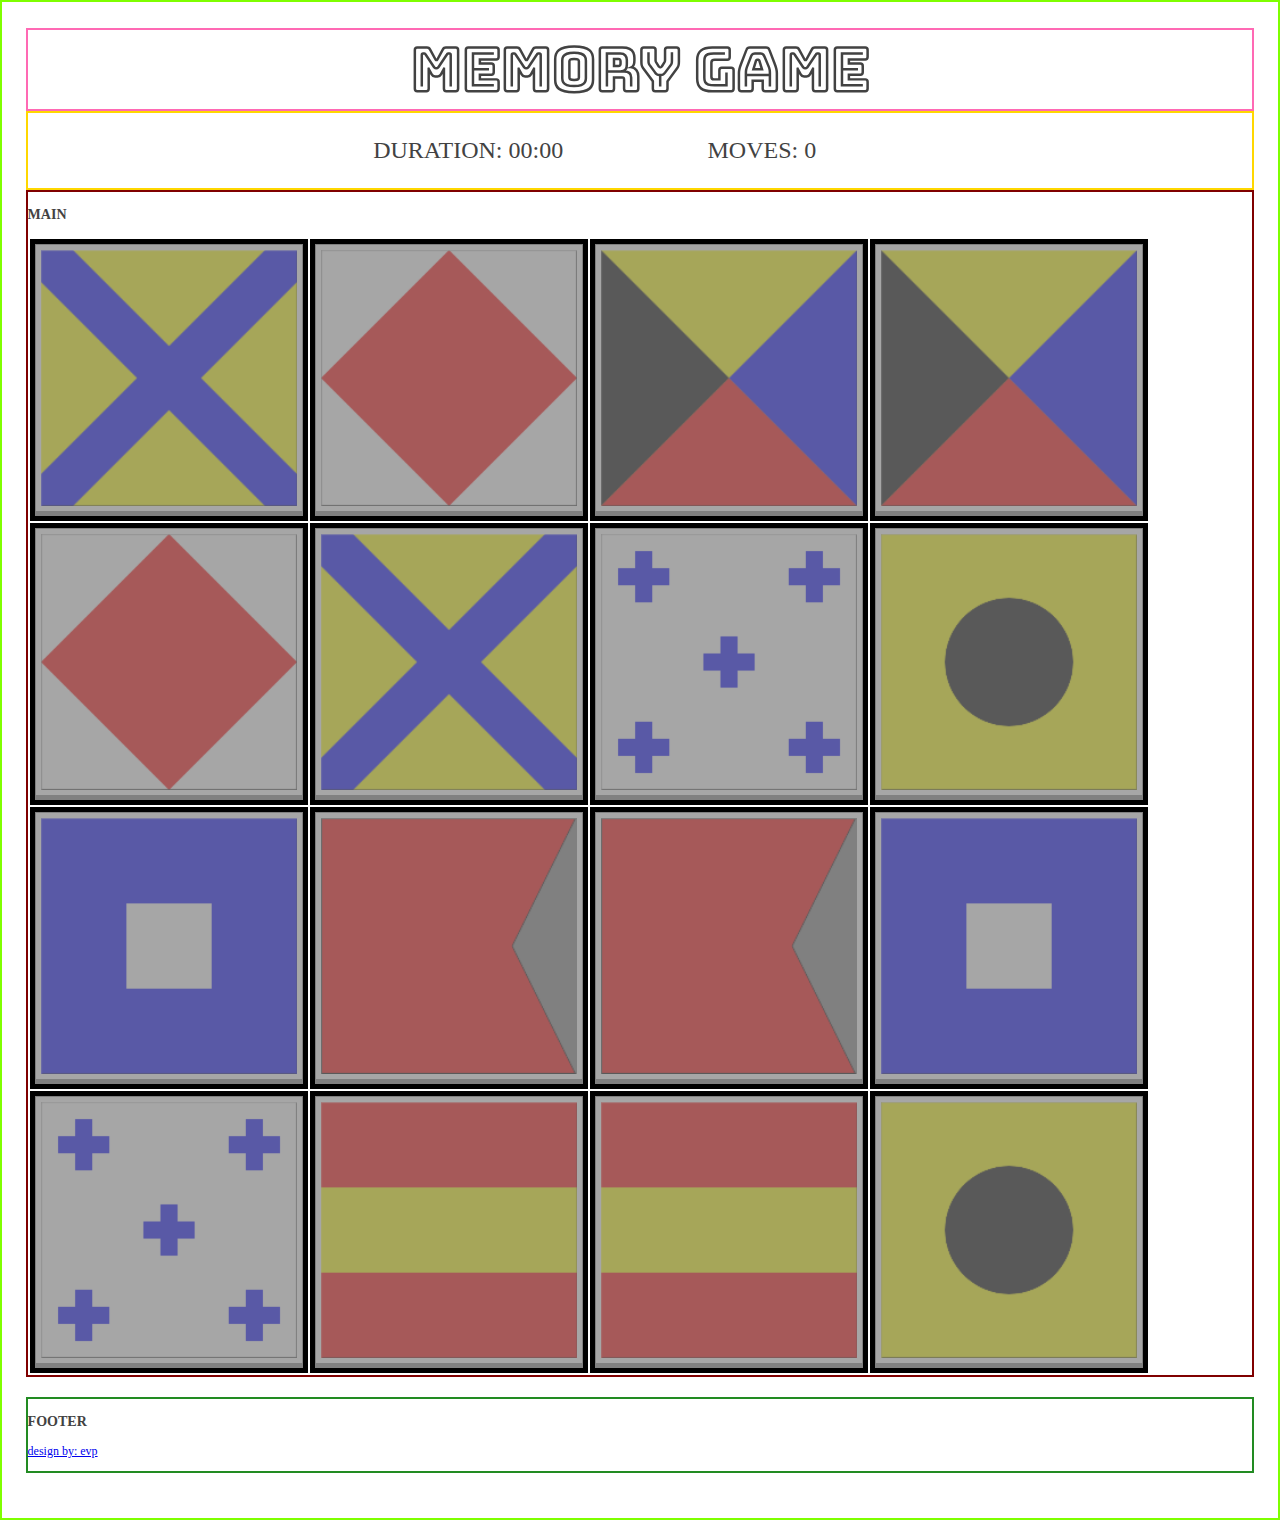
==== index.html @ dd224241 "Added updateStars, removed ul/li for stars" ====
<!DOCTYPE html>
<html>

<head>
  <meta charset="utf-8" />
  <meta http-equiv="X-UA-Compatible" content="IE=edge">
  <title>Project - Memory Game</title>
  <meta name="viewport" content="width=device-width, initial-scale=1">
  <link href="https://fonts.googleapis.com/css?family=Bungee+Outline" rel="stylesheet">
  <link rel="stylesheet" href="https://use.fontawesome.com/releases/v5.0.13/css/all.css" integrity="sha384-DNOHZ68U8hZfKXOrtjWvjxusGo9WQnrNx2sqG0tfsghAvtVlRW3tvkXWZh58N9jp" crossorigin="anonymous">
  <link rel="stylesheet" type="text/css" media="screen" href="css/main.css" />
</head>

<body>
  <div class='container'>
    <!-- <h3>CONTAINER</h3> -->
    <header class='header'>
      <h1>MEMORY GAME</h1>
    </header>
    <section class='game-stats'>
      <!-- <h3>GAME STATS</h3> -->
      <p class='stars-group'>
        <i class='fas fa-star' id='star1'></i>
        <i class='fas fa-star' id='star2'></i>
        <i class='fas fa-star' id='star3'></i>
        <i class='fas fa-star' id='star4'></i>
      </p>
      <!-- <ul class='stars-group'>
        <li class='star'>
          <i class='fas fa-star' id='star1'></i>
        </li>
        <li class='star'>
          <i class='fas fa-star' id='star2'></i>
        </li>
        <li class='star'>
          <i class='fas fa-star' id='star3'></i>
        </li>
        <li class='star'>
          <i class='fas fa-star' id='star4'></i>
        </li>
      </ul> -->
      <p class='duration'>DURATION:
        <span id='time'>00:00</span>
      </p>
      <p class='moves'>MOVES:
        <span id='move-counter'>0</span>
      </p>
      <p class='reset'>
        <span id='reset-button'>
          <i class='reset-icon fas fa-redo-alt'></i>
        </span>
      </p>
    </section>

    <main class='main'>
      <h3>MAIN</h3>
      <div class='game-board'>
        <table id='card-table'></table>
        <!-- EXAMPLE OF TABLE ELEMENTS -->
        <!-- <li class='card' id='card0'>
            <img id='image0' src="images/0.png" alt="">
          </li> -->

      </div>

      <div class='game-results'>
        <span id='congrats'>Congratulations - You Won!</span>
        <p id='final-stats'>
          <span id='star-rating'>
            <i class='fas fa-star'></i>
            <i class='fas fa-star'></i>
            <i class='fas fa-star'></i>
            <i class='fas fa-star'></i>
          </span>
          <span id='final-time'>TIME 00:00</span>
          <span id='final-moves'>MOVES 10</span>

        </p>
        <button class='play-again'>PLAY AGAIN</button>
      </div>

    </main>

    <footer class='footer'>
      <h3>FOOTER</h3>
      <p>
        <a href='https://erikvp.github.io' target='_blank'>design by: evp</a>
      </p>
    </footer>

  </div>
  <script src="js/main.js"></script>

</body>

</html>
---- css/main.css ----
html {
  box-sizing: border-box;
  /* width/height include border, padding etc. */
}

html,
body {
  width: 100%;
  height: 100%;
  margin: 0;
  padding: 0;
}

body {
  font-family: Roboto;
  font-size: 12px;
  color: #424242;
}

ul {
  display: flex;
  flex-wrap: wrap;
  justify-content: center;
  align-items: center;
  list-style: none;
  padding: 0;
}

li {
  /* border: 5px solid white; */
  width: 20vw;
  height: 20vw;
  /* height: 25%; */
  font-size: 2em;
  margin: 1vw;
}

.container {
  display: flex;
  justify-content: center;
  align-items: center;
  flex-direction: column;
  border: 2px solid chartreuse;
  padding: 2vw;
}

/* * * * * * * HEADER * * * * * */

.header {
  border: 2px solid hotpink;
  text-align: center;
  width: 100%;
  margin: 0;
}

h1 {
  font-size: 5em;
  font-family: 'Bungee Outline';
  margin: 0;
}

/* * * * * * * GAME STATS * * * * * */

.game-stats {
  display: flex;
  border: 2px solid gold;
  width: 100%;
}

/* .stars-group {
  display: flex;
  width: 25vw;
} */

.star {
  display: flex;
  align-items: flex-start;
  width: 2vw;
  height: 2vw;
  margin: 0;
  padding-left: 1vw;
  padding-right: 1vw;
  font-size: 2vw;
}

.no-star {
  color: white;
}

.stars-group,
.duration,
.moves {
  align-self: center;
  text-align: center;
  width: 25vw;
  font-size: 2em;
}

.reset {
  align-self: center;
  text-align: right;
  padding-right: 50px;
  font-size: 3em;
  width: 25vw;
}

/* * * * * * * MAIN (Game Board) * * * * * */

#final-stats {
  font-size: 2em;
}

.main {
  border: 2px solid maroon;
  width: 100%;
  /* margin: 2vw; */
}

.one-selected {
  border: 5px solid rgb(255, 0, 212);
}

.match-selected {
  border: 5px solid rgb(6, 240, 18);
}

.no-match-selected {
  border: 5px solid red;
}

td {
  width: 20vw;
  border: 5px solid black;
  background: gray;
}

img {
  width: 20vw;
  border: 5px solid white;
  opacity: 0.3;
}

/* li.card {
  background: gray;
} */

.show-card {
  animation-name: show-card;
  animation-duration: 0.25s;
  opacity: 1;
}

@keyframes show-card {
  from {
    opacity: 0;
  }
  to {
    opacity: 1;
  }
}

/* * * * * * GAME RESULTS * * * * * * */

/* DIV FOR GAME RESULT POP-UP */

.game-results {
  display: none;
  background: rgb(6, 133, 236);
  border-radius: 20px;
  margin: auto;
  text-align: center;
  color: ivory;
  width: 70vw;
  height: 30vw;
}

/* PLAY AGAIN BUTTON */

.play-again {
  height: 8vw;
  border-radius: 10px;
  font-size: 3em;
  border: 2px solid ivory;
  background: rgb(80, 75, 75);
  color: ivory;
  margin: auto;
}

/* <p> containing stars time moves */

#final-stats {
  display: flex;
  justify-content: space-around;
  font-size: 3em;
}

/* Congrats - You Won */

#congrats {
  display: block;
  font-size: 4em;
  padding-top: 20px;
}

/* * * * * * * FOOTER * * * * * */

.footer {
  border: 2px solid forestgreen;
  width: 100%;
  margin: 20px;
}
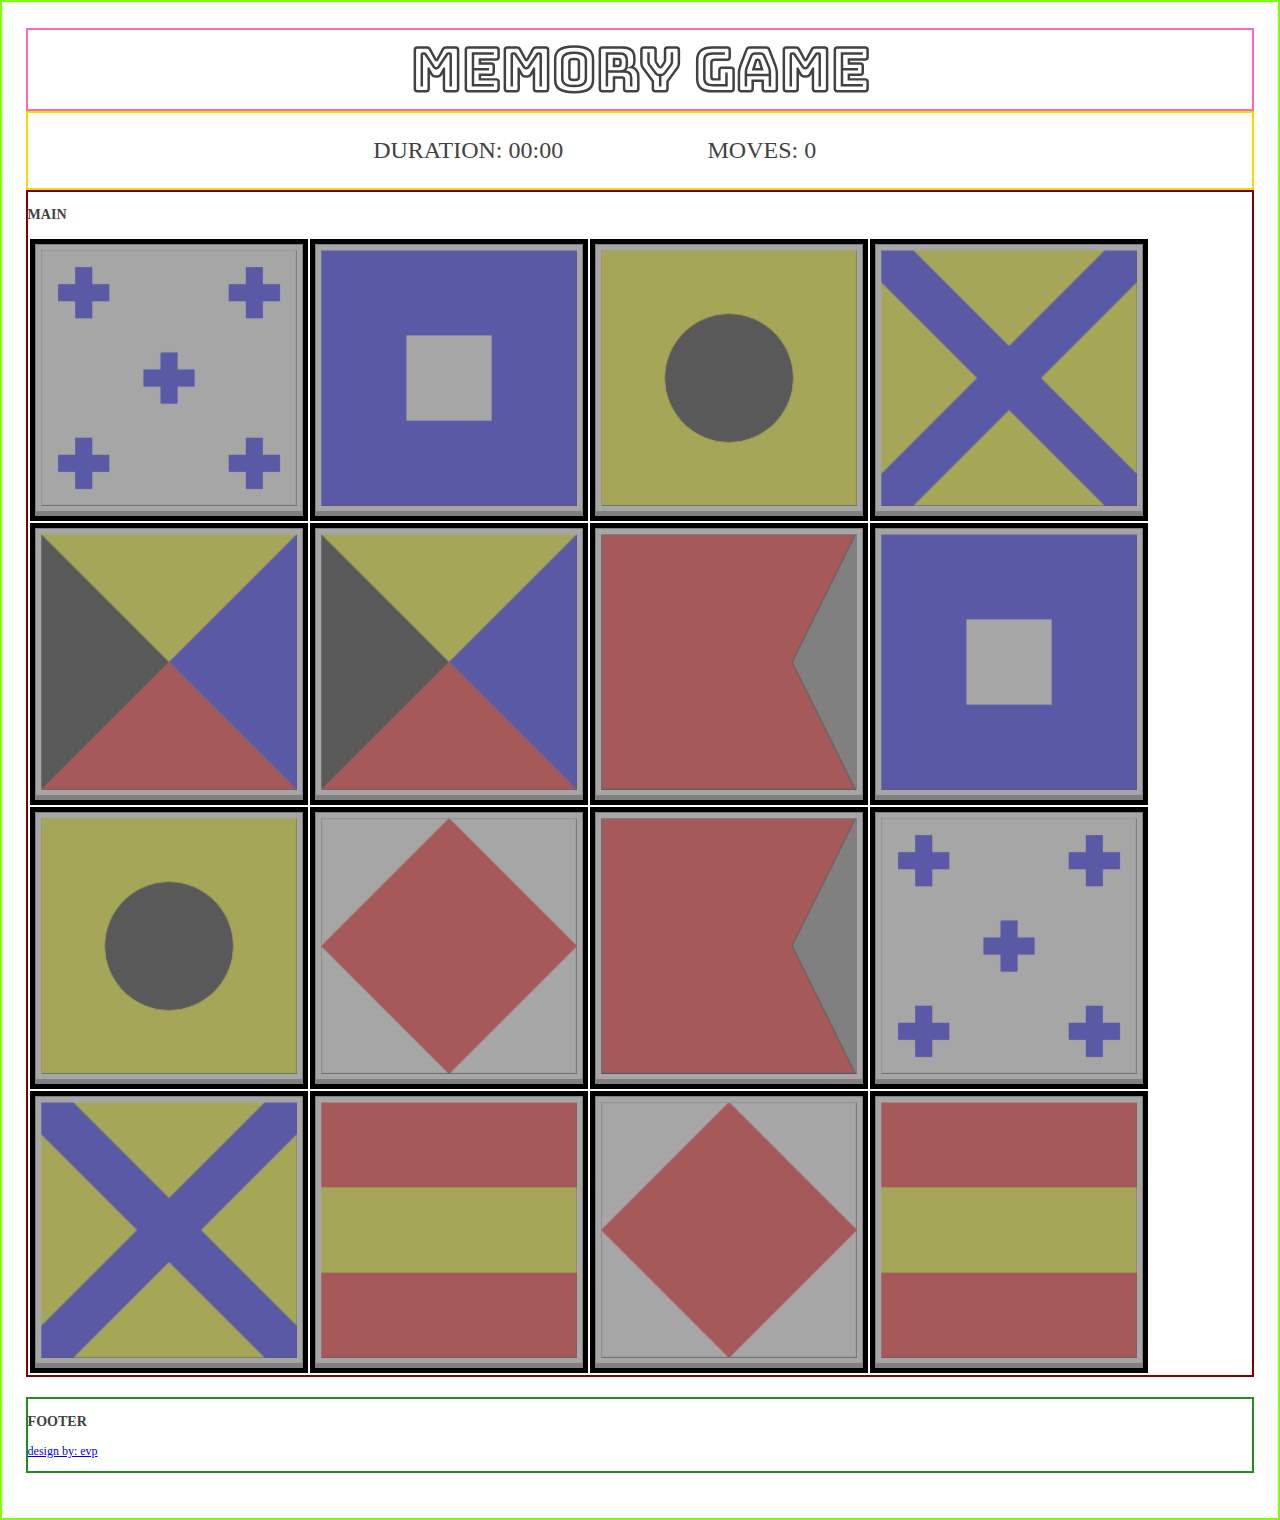
==== commit 02e6a679: "(working code) - added stars to game stats pop-up" ====
--- a/index.html
+++ b/index.html
@@ -20,31 +20,20 @@
     <section class='game-stats'>
       <!-- <h3>GAME STATS</h3> -->
       <p class='stars-group'>
-        <i class='fas fa-star' id='star1'></i>
-        <i class='fas fa-star' id='star2'></i>
-        <i class='fas fa-star' id='star3'></i>
-        <i class='fas fa-star' id='star4'></i>
+        <i class='fas fa-star star1' id='star1'></i>
+        <i class='fas fa-star star2' id='star2'></i>
+        <i class='fas fa-star star3' id='star3'></i>
+        <i class='fas fa-star star4' id='star4'></i>
       </p>
-      <!-- <ul class='stars-group'>
-        <li class='star'>
-          <i class='fas fa-star' id='star1'></i>
-        </li>
-        <li class='star'>
-          <i class='fas fa-star' id='star2'></i>
-        </li>
-        <li class='star'>
-          <i class='fas fa-star' id='star3'></i>
-        </li>
-        <li class='star'>
-          <i class='fas fa-star' id='star4'></i>
-        </li>
-      </ul> -->
+
       <p class='duration'>DURATION:
         <span id='time'>00:00</span>
       </p>
+
       <p class='moves'>MOVES:
         <span id='move-counter'>0</span>
       </p>
+
       <p class='reset'>
         <span id='reset-button'>
           <i class='reset-icon fas fa-redo-alt'></i>
@@ -67,10 +56,10 @@
         <span id='congrats'>Congratulations - You Won!</span>
         <p id='final-stats'>
           <span id='star-rating'>
-            <i class='fas fa-star'></i>
-            <i class='fas fa-star'></i>
-            <i class='fas fa-star'></i>
-            <i class='fas fa-star'></i>
+            <!-- <i class='fas fa-star star1'></i>
+            <i class='fas fa-star star2'></i>
+            <i class='fas fa-star star3'></i>
+            <i class='fas fa-star star4'></i> -->
           </span>
           <span id='final-time'>TIME 00:00</span>
           <span id='final-moves'>MOVES 10</span>
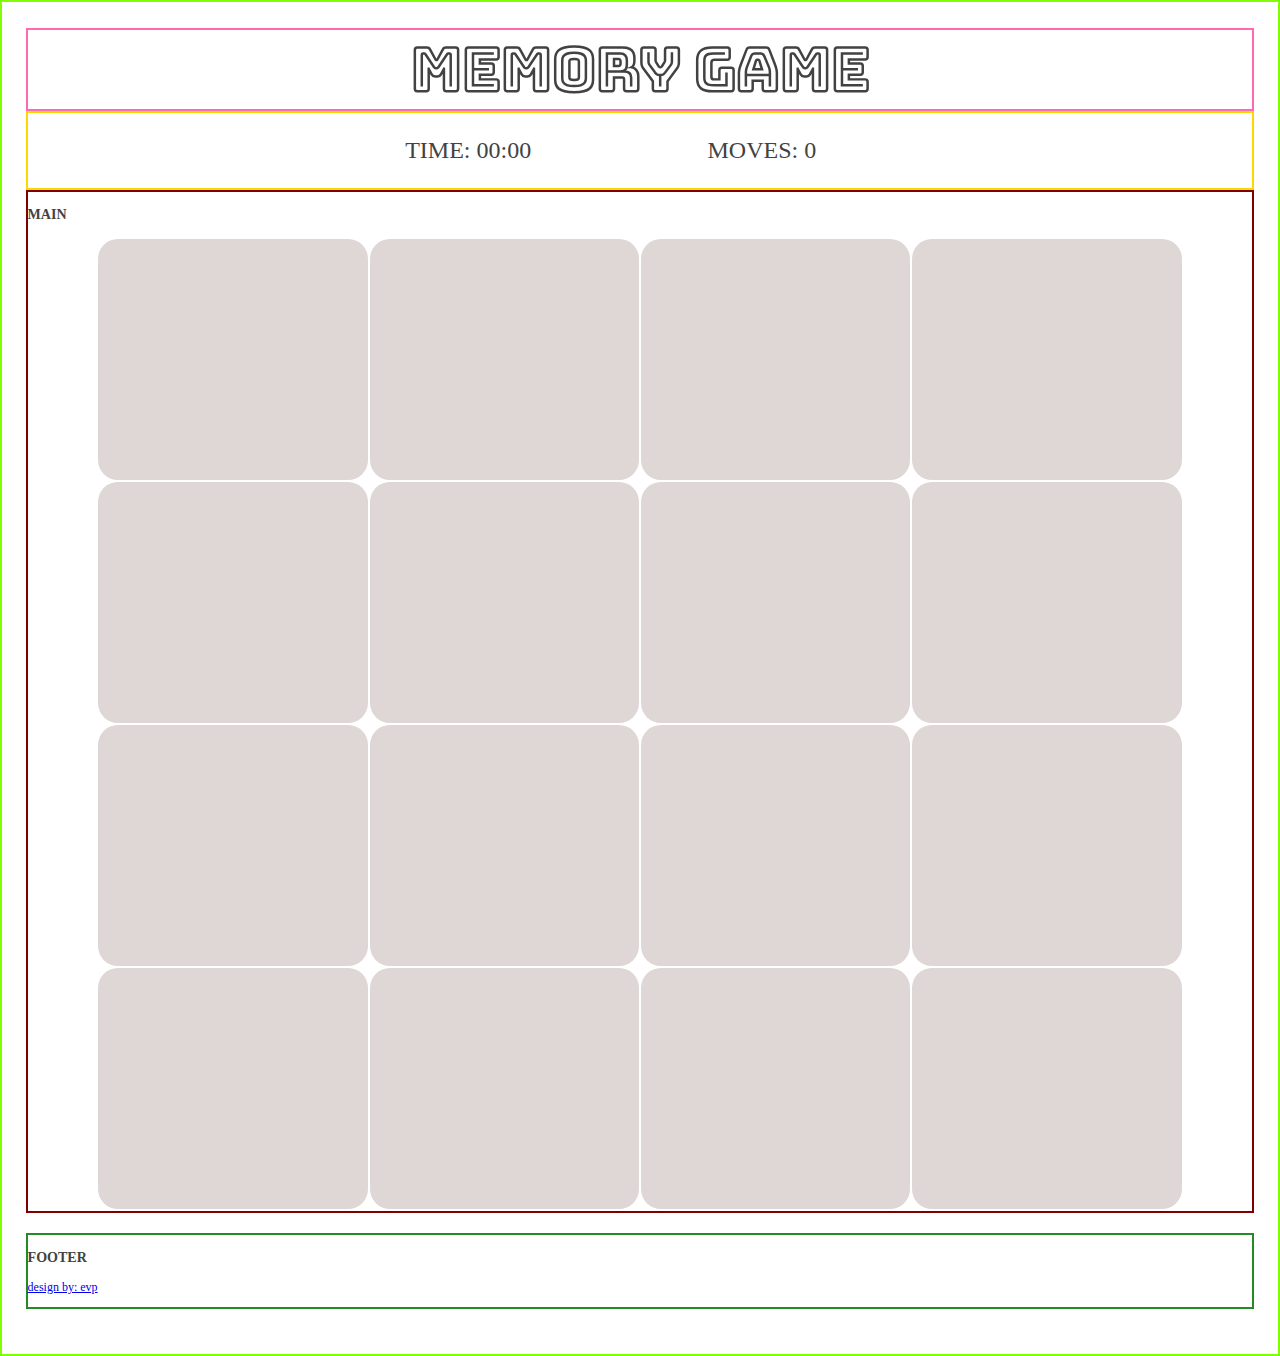
==== commit 0ff18a33: "Adjust for responsive layout" ====
--- a/index.html
+++ b/index.html
@@ -26,7 +26,7 @@
         <i class='fas fa-star star4' id='star4'></i>
       </p>
 
-      <p class='duration'>DURATION:
+      <p class='timer'>TIME:
         <span id='time'>00:00</span>
       </p>
 
@@ -56,10 +56,8 @@
         <span id='congrats'>Congratulations - You Won!</span>
         <p id='final-stats'>
           <span id='star-rating'>
-            <!-- <i class='fas fa-star star1'></i>
-            <i class='fas fa-star star2'></i>
-            <i class='fas fa-star star3'></i>
-            <i class='fas fa-star star4'></i> -->
+            <!-- EXAMPLE OF STAR ELEMENTS -->
+            <!-- <i class='fas fa-star></i> -->
           </span>
           <span id='final-time'>TIME 00:00</span>
           <span id='final-moves'>MOVES 10</span>
--- a/css/main.css
+++ b/css/main.css
@@ -15,24 +15,6 @@
   font-family: Roboto;
   font-size: 12px;
   color: #424242;
-}
-
-ul {
-  display: flex;
-  flex-wrap: wrap;
-  justify-content: center;
-  align-items: center;
-  list-style: none;
-  padding: 0;
-}
-
-li {
-  /* border: 5px solid white; */
-  width: 20vw;
-  height: 20vw;
-  /* height: 25%; */
-  font-size: 2em;
-  margin: 1vw;
 }
 
 .container {
@@ -88,7 +70,7 @@
 }
 
 .stars-group,
-.duration,
+.timer,
 .moves {
   align-self: center;
   text-align: center;
@@ -106,6 +88,23 @@
 
 /* * * * * * * MAIN (Game Board) * * * * * */
 
+table {
+  margin: auto;
+}
+
+td {
+  border-radius: 20px;
+  width: 22%;
+  background: rgb(223, 214, 214);
+}
+
+img {
+  border-radius: 20px;
+  max-width: 95%;
+  border: 5px solid white;
+  opacity: 0;
+}
+
 #final-stats {
   font-size: 2em;
 }
@@ -113,11 +112,10 @@
 .main {
   border: 2px solid maroon;
   width: 100%;
-  /* margin: 2vw; */
 }
 
 .one-selected {
-  border: 5px solid rgb(255, 0, 212);
+  border: 5px solid rgb(39, 35, 38);
 }
 
 .match-selected {
@@ -127,22 +125,6 @@
 .no-match-selected {
   border: 5px solid red;
 }
-
-td {
-  width: 20vw;
-  border: 5px solid black;
-  background: gray;
-}
-
-img {
-  width: 20vw;
-  border: 5px solid white;
-  opacity: 0.3;
-}
-
-/* li.card {
-  background: gray;
-} */
 
 .show-card {
   animation-name: show-card;
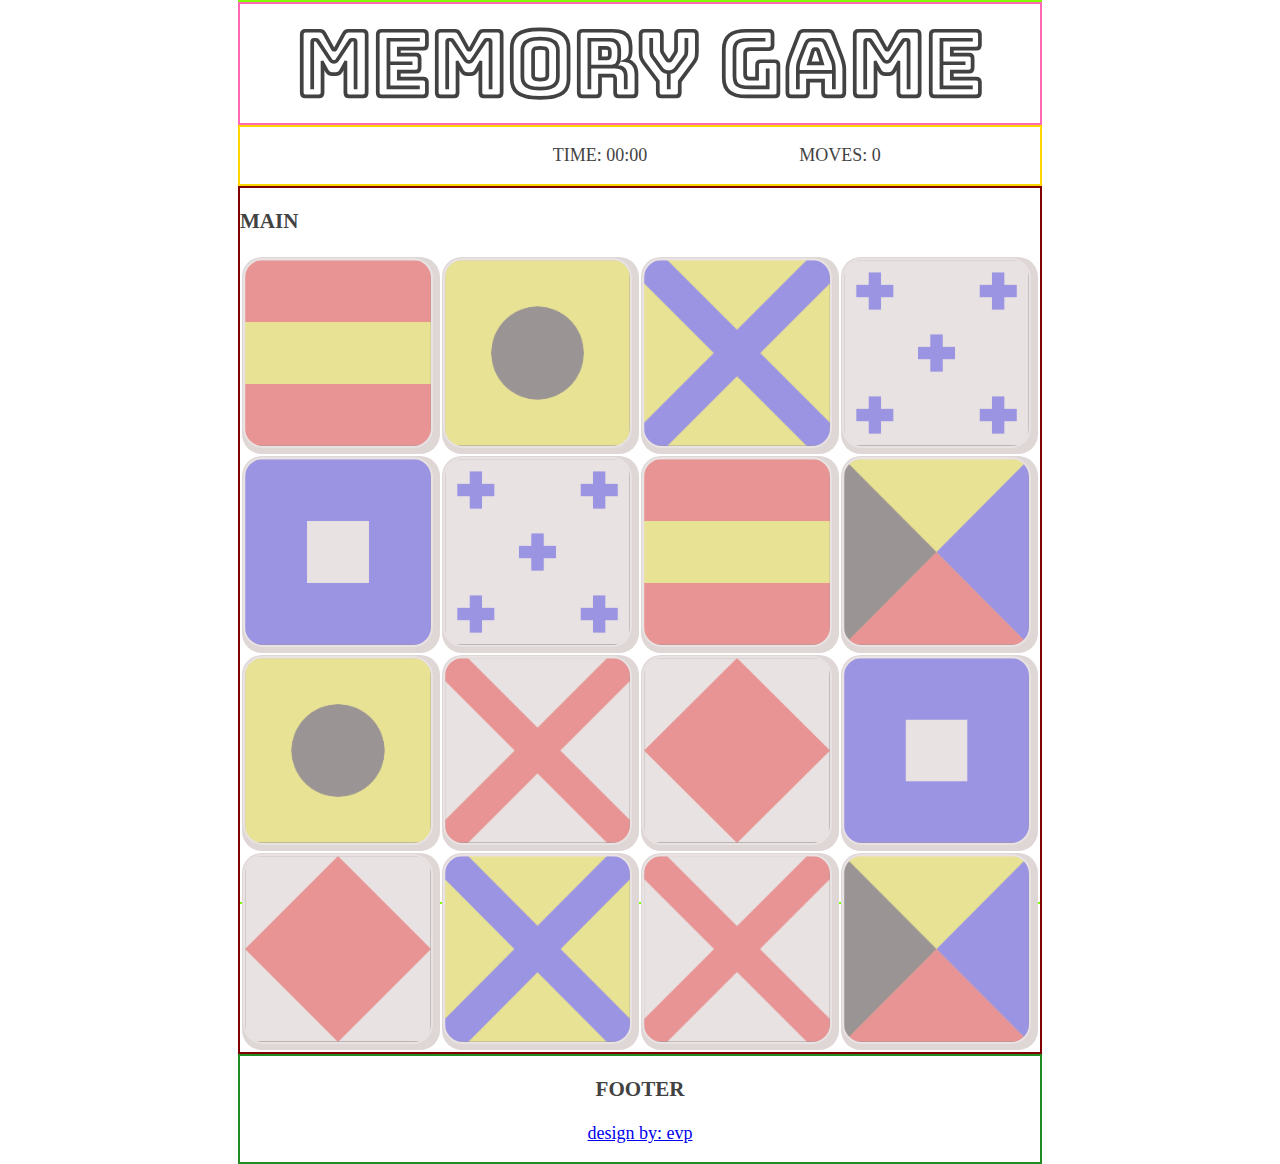
==== commit e2c5bfcb: "responsive layout for phone & tablet" ====
--- a/index.html
+++ b/index.html
@@ -53,16 +53,18 @@
       </div>
 
       <div class='game-results'>
-        <span id='congrats'>Congratulations - You Won!</span>
+        <p class='congrats-win'>Congratulations</p>
+        <p class='congrats-win'>You Won!</p>
         <p id='final-stats'>
           <span id='star-rating'>
             <!-- EXAMPLE OF STAR ELEMENTS -->
             <!-- <i class='fas fa-star></i> -->
           </span>
-          <span id='final-time'>TIME 00:00</span>
-          <span id='final-moves'>MOVES 10</span>
+        </p>
+        <p id='final-time'>TIME 00:00</p>
+        <p id='final-moves'>MOVES 10</p>
 
-        </p>
+
         <button class='play-again'>PLAY AGAIN</button>
       </div>
 
--- a/css/main.css
+++ b/css/main.css
@@ -19,11 +19,13 @@
 
 .container {
   display: flex;
-  justify-content: center;
+  justify-content: space-between;
   align-items: center;
   flex-direction: column;
   border: 2px solid chartreuse;
-  padding: 2vw;
+  /* padding: 2vw; */
+  width: 100%;
+  height: 100%;
 }
 
 /* * * * * * * HEADER * * * * * */
@@ -45,24 +47,10 @@
 
 .game-stats {
   display: flex;
+  /* EDITED 'flex or none' */
   border: 2px solid gold;
   width: 100%;
-}
-
-/* .stars-group {
-  display: flex;
-  width: 25vw;
-} */
-
-.star {
-  display: flex;
-  align-items: flex-start;
-  width: 2vw;
-  height: 2vw;
-  margin: 0;
-  padding-left: 1vw;
-  padding-right: 1vw;
-  font-size: 2vw;
+  font-size: 1em;
 }
 
 .no-star {
@@ -71,22 +59,23 @@
 
 .stars-group,
 .timer,
-.moves {
-  align-self: center;
-  text-align: center;
-  width: 25vw;
-  font-size: 2em;
-}
-
+.moves,
 .reset {
   align-self: center;
-  text-align: right;
-  padding-right: 50px;
-  font-size: 3em;
-  width: 25vw;
+  text-align: center;
+  width: 30%;
+}
+
+.reset {
+  width: 10%;
 }
 
 /* * * * * * * MAIN (Game Board) * * * * * */
+
+.game-board {
+  display: block;
+  /* EDITED 'block or none' */
+}
 
 table {
   margin: auto;
@@ -101,8 +90,8 @@
 img {
   border-radius: 20px;
   max-width: 95%;
-  border: 5px solid white;
-  opacity: 0;
+  border: 2px solid white;
+  opacity: 0.3;
 }
 
 #final-stats {
@@ -115,15 +104,15 @@
 }
 
 .one-selected {
-  border: 5px solid rgb(39, 35, 38);
+  border: 2px solid rgb(39, 35, 38);
 }
 
 .match-selected {
-  border: 5px solid rgb(6, 240, 18);
+  border: 2px solid rgb(6, 240, 18);
 }
 
 .no-match-selected {
-  border: 5px solid red;
+  border: 2px solid red;
 }
 
 .show-card {
@@ -147,41 +136,58 @@
 
 .game-results {
   display: none;
+  flex-direction: column;
+  /* EDITED none or flex */
+  justify-content: space-around;
+  align-items: center;
   background: rgb(6, 133, 236);
   border-radius: 20px;
   margin: auto;
+  margin-bottom: 50px;
   text-align: center;
   color: ivory;
-  width: 70vw;
-  height: 30vw;
+  width: 80%;
+  padding: 20px;
+}
+
+/* contains   STARS TIME  MOVES  RESET */
+
+#final-stats {
+  display: flex;
+  /* justify-content: space-around; */
+  font-size: 2em;
+}
+
+#star-rating {
+  display: block;
+}
+
+#final-time,
+#final-moves {
+  display: block;
+  margin: auto;
+  font-size: 2em;
+}
+
+/* Congrats - You Won */
+
+.congrats-win {
+  display: block;
+  font-size: 2em;
+  margin: auto;
 }
 
 /* PLAY AGAIN BUTTON */
 
 .play-again {
-  height: 8vw;
+  /* height: 8vw; */
   border-radius: 10px;
-  font-size: 3em;
+  font-size: 1.5em;
   border: 2px solid ivory;
   background: rgb(80, 75, 75);
   color: ivory;
   margin: auto;
-}
-
-/* <p> containing stars time moves */
-
-#final-stats {
-  display: flex;
-  justify-content: space-around;
-  font-size: 3em;
-}
-
-/* Congrats - You Won */
-
-#congrats {
-  display: block;
-  font-size: 4em;
-  padding-top: 20px;
+  margin-bottom: 20px;
 }
 
 /* * * * * * * FOOTER * * * * * */
@@ -189,5 +195,58 @@
 .footer {
   border: 2px solid forestgreen;
   width: 100%;
-  margin: 20px;
+  text-align: center;
+  font-size: 1em;
+  /* margin: 20px; */
+}
+
+/* * * @MEDIA SETTINGS * * */
+
+/* PHONE SETTINGS */
+
+@media screen and (min-width: 0px) and (max-width: 550px) {
+  h1 {
+    font-size: 2em;
+  }
+}
+
+/* TABLET SETTINGS */
+
+@media screen and (min-width: 550px) and (max-width: 800px) {
+  /* body {
+    font-size: 18px;
+  } */
+  h1 {
+    font-size: 4em;
+  }
+  .game-stats {
+    font-size: 2em;
+  }
+  .congrats-win {
+    font-size: 3em;
+  }
+  .play-again {
+    font-size: 3em;
+    margin-top: 20px;
+  }
+  .footer {
+    font-size: 1.5em;
+  }
+}
+
+/* DESKTOP SETTINGS */
+
+@media screen and (min-width: 800px) {
+  body {
+    font-size: 18px;
+  }
+  .header-logo {
+    height: 80px;
+    margin: 10px;
+  }
+  .container {
+    width: 800px;
+    margin-left: auto;
+    margin-right: auto;
+  }
 }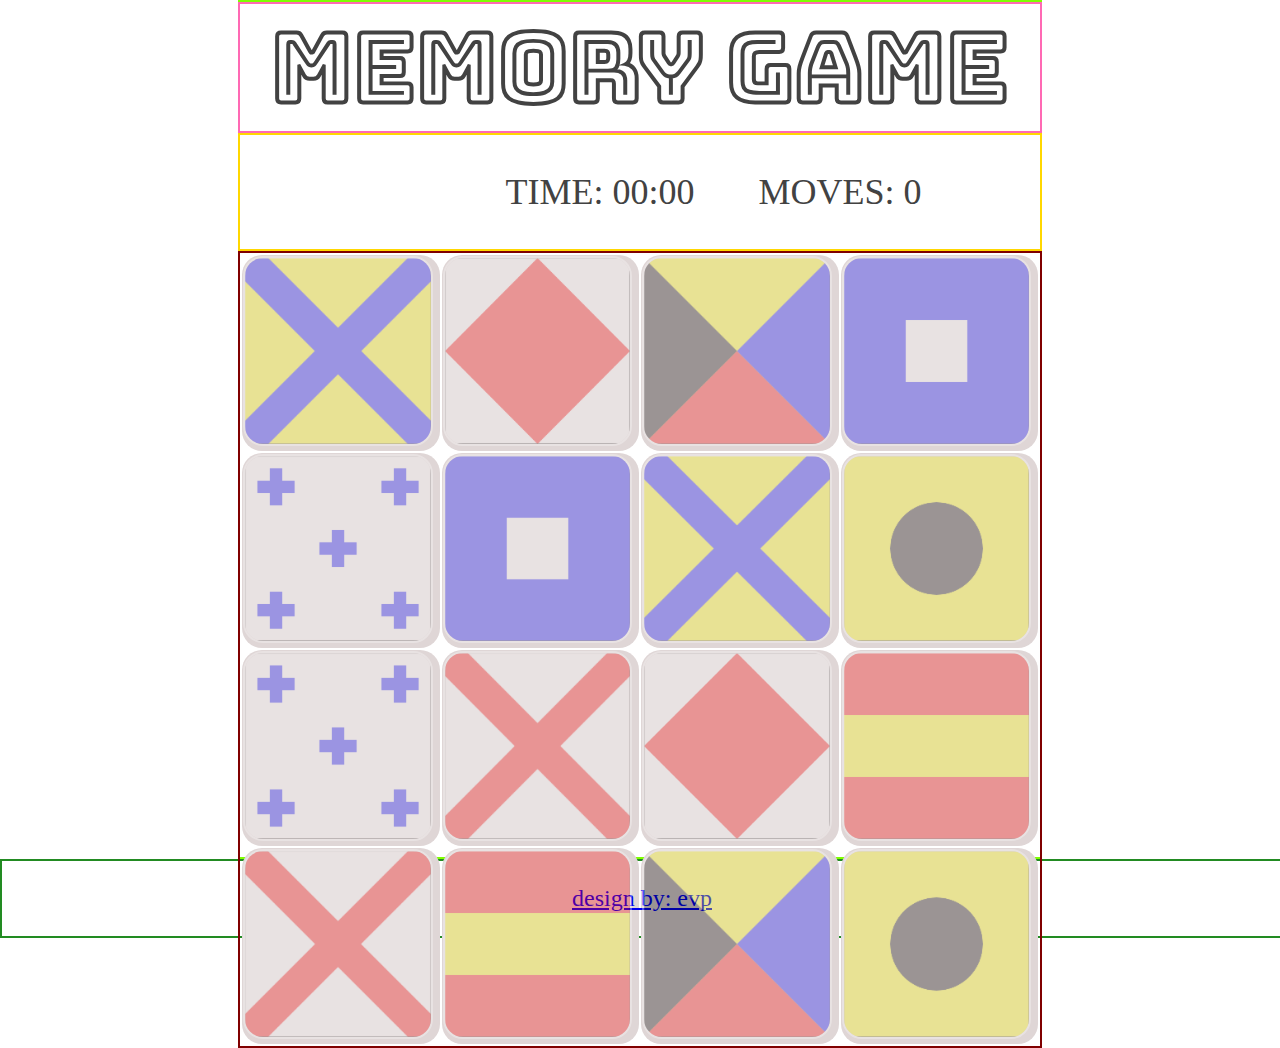
==== commit 74fa6166: "responsive layout phone/tablet/desktop" ====
--- a/index.html
+++ b/index.html
@@ -42,7 +42,7 @@
     </section>
 
     <main class='main'>
-      <h3>MAIN</h3>
+      <!-- <h3>MAIN</h3> -->
       <div class='game-board'>
         <table id='card-table'></table>
         <!-- EXAMPLE OF TABLE ELEMENTS -->
@@ -70,14 +70,15 @@
 
     </main>
 
-    <footer class='footer'>
-      <h3>FOOTER</h3>
-      <p>
-        <a href='https://erikvp.github.io' target='_blank'>design by: evp</a>
-      </p>
-    </footer>
+
 
   </div>
+  <footer class='footer'>
+    <!-- <h3>FOOTER</h3> -->
+    <p>
+      <a href='https://erikvp.github.io' target='_blank'>design by: evp</a>
+    </p>
+  </footer>
   <script src="js/main.js"></script>
 
 </body>
--- a/css/main.css
+++ b/css/main.css
@@ -25,7 +25,7 @@
   border: 2px solid chartreuse;
   /* padding: 2vw; */
   width: 100%;
-  height: 100%;
+  height: 95%;
 }
 
 /* * * * * * * HEADER * * * * * */
@@ -117,7 +117,7 @@
 
 .show-card {
   animation-name: show-card;
-  animation-duration: 0.25s;
+  animation-duration: 0.2s;
   opacity: 1;
 }
 
@@ -213,12 +213,12 @@
 /* TABLET SETTINGS */
 
 @media screen and (min-width: 550px) and (max-width: 800px) {
-  /* body {
-    font-size: 18px;
-  } */
   h1 {
     font-size: 4em;
   }
+  .container {
+    justify-content: flex-start;
+  }
   .game-stats {
     font-size: 2em;
   }
@@ -237,16 +237,33 @@
 /* DESKTOP SETTINGS */
 
 @media screen and (min-width: 800px) {
-  body {
-    font-size: 18px;
-  }
-  .header-logo {
-    height: 80px;
-    margin: 10px;
+  h1 {
+    font-size: 8em;
+  }
+  .game-stats {
+    font-size: 3em;
   }
   .container {
+    justify-content: flex-start;
     width: 800px;
     margin-left: auto;
     margin-right: auto;
   }
+  .congrats-win {
+    font-size: 4em;
+  }
+  #star-rating {
+    font-size: 2em;
+  }
+  #final-time,
+  #final-moves {
+    font-size: 3em;
+  }
+  .play-again {
+    font-size: 4em;
+    margin-top: 20px;
+  }
+  .footer {
+    font-size: 2em;
+  }
 }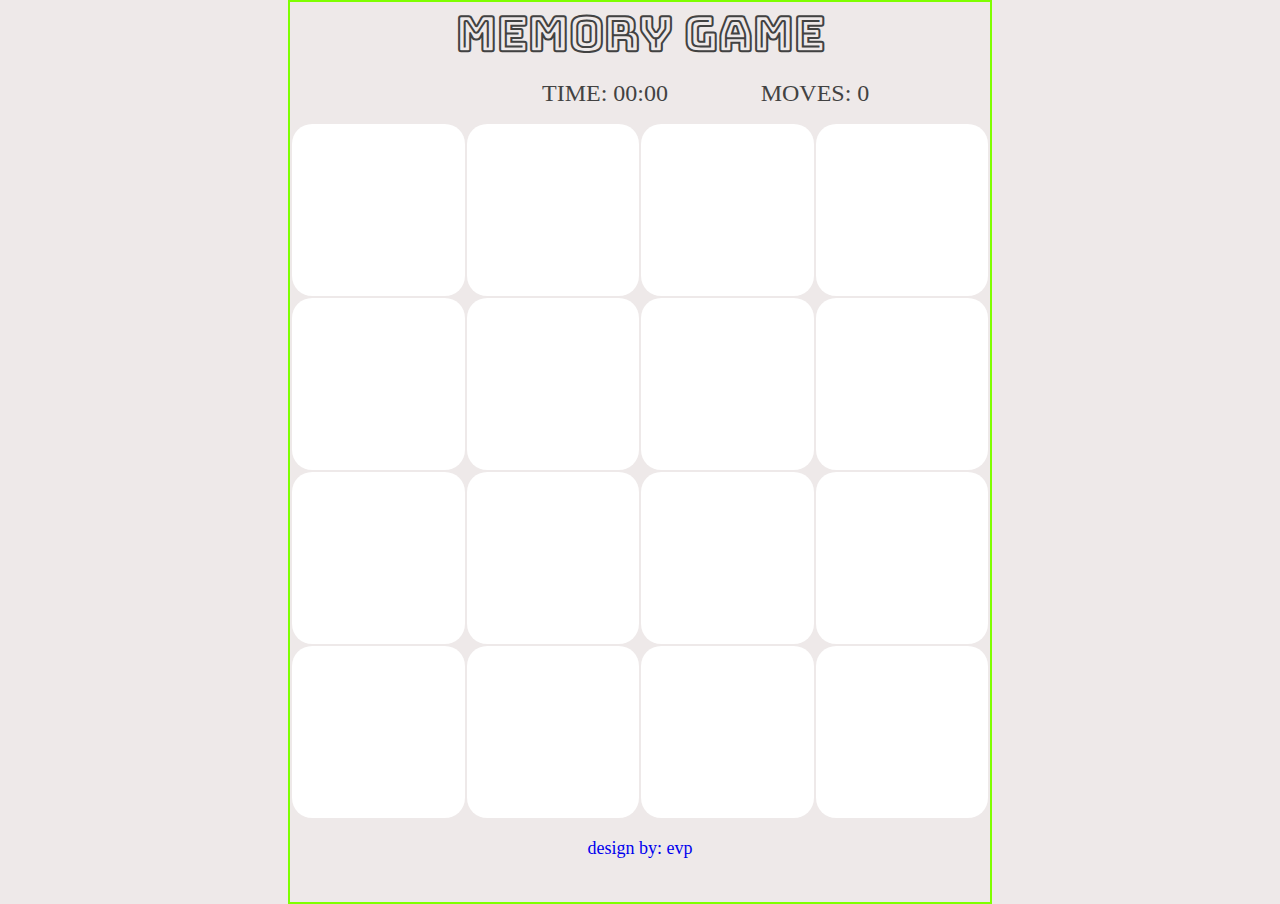
==== commit 7636b68a: "set colors" ====
--- a/index.html
+++ b/index.html
@@ -53,8 +53,8 @@
       </div>
 
       <div class='game-results'>
-        <p class='congrats-win'>Congratulations</p>
-        <p class='congrats-win'>You Won!</p>
+        <p class='congrats-win'>CONGRATULATIONS</p>
+        <p class='congrats-win'>YOU ARE A WINNER!</p>
         <p id='final-stats'>
           <span id='star-rating'>
             <!-- EXAMPLE OF STAR ELEMENTS -->
@@ -69,16 +69,14 @@
       </div>
 
     </main>
+    <footer class='footer'>
+      <!-- <h3>FOOTER</h3> -->
+      <p>
+        <a href='https://erikvp.github.io' target='_blank'>design by: evp</a>
+      </p>
+    </footer>
+  </div>
 
-
-
-  </div>
-  <footer class='footer'>
-    <!-- <h3>FOOTER</h3> -->
-    <p>
-      <a href='https://erikvp.github.io' target='_blank'>design by: evp</a>
-    </p>
-  </footer>
   <script src="js/main.js"></script>
 
 </body>
--- a/css/main.css
+++ b/css/main.css
@@ -9,6 +9,7 @@
   height: 100%;
   margin: 0;
   padding: 0;
+  background-color: rgb(238, 233, 233);
 }
 
 body {
@@ -19,19 +20,19 @@
 
 .container {
   display: flex;
-  justify-content: space-between;
+  justify-content: flex-start;
   align-items: center;
   flex-direction: column;
   border: 2px solid chartreuse;
   /* padding: 2vw; */
   width: 100%;
-  height: 95%;
+  height: 100%;
 }
 
 /* * * * * * * HEADER * * * * * */
 
 .header {
-  border: 2px solid hotpink;
+  /* border: 2px solid hotpink; */
   text-align: center;
   width: 100%;
   margin: 0;
@@ -48,9 +49,10 @@
 .game-stats {
   display: flex;
   /* EDITED 'flex or none' */
-  border: 2px solid gold;
+  /* border: 2px solid gold; */
   width: 100%;
   font-size: 1em;
+  padding: 5px;
 }
 
 .no-star {
@@ -84,14 +86,15 @@
 td {
   border-radius: 20px;
   width: 22%;
-  background: rgb(223, 214, 214);
+  /* background: rgb(9, 211, 143); */
+  background-image: url("../images/nautical.jpg");
 }
 
 img {
   border-radius: 20px;
   max-width: 95%;
   border: 2px solid white;
-  opacity: 0.3;
+  opacity: 0;
 }
 
 #final-stats {
@@ -99,7 +102,7 @@
 }
 
 .main {
-  border: 2px solid maroon;
+  /* border: 2px solid maroon; */
   width: 100%;
 }
 
@@ -187,17 +190,21 @@
   background: rgb(80, 75, 75);
   color: ivory;
   margin: auto;
+  margin-top: 20px;
   margin-bottom: 20px;
 }
 
 /* * * * * * * FOOTER * * * * * */
 
 .footer {
-  border: 2px solid forestgreen;
+  /* border: 2px solid forestgreen; */
   width: 100%;
   text-align: center;
   font-size: 1em;
-  /* margin: 20px; */
+}
+
+a {
+  text-decoration: none;
 }
 
 /* * * @MEDIA SETTINGS * * */
@@ -206,13 +213,16 @@
 
 @media screen and (min-width: 0px) and (max-width: 550px) {
   h1 {
-    font-size: 2em;
+    font-size: 3em;
+  }
+  .game-stats {
+    font-size: 1.3em;
   }
 }
 
 /* TABLET SETTINGS */
 
-@media screen and (min-width: 550px) and (max-width: 800px) {
+@media screen and (min-width: 550px) and (max-width: 699px) {
   h1 {
     font-size: 4em;
   }
@@ -236,21 +246,28 @@
 
 /* DESKTOP SETTINGS */
 
-@media screen and (min-width: 800px) {
-  h1 {
-    font-size: 8em;
-  }
-  .game-stats {
-    font-size: 3em;
-  }
+@media screen and (min-width: 700px) {
   .container {
     justify-content: flex-start;
-    width: 800px;
+    width: 700px;
     margin-left: auto;
     margin-right: auto;
   }
+  h1 {
+    font-size: 4em;
+  }
+  .game-stats {
+    font-size: 2em;
+  }
+  .stars-group,
+  .timer,
+  .moves,
+  .reset {
+    margin-top: 10px;
+    margin-bottom: 10px;
+  }
   .congrats-win {
-    font-size: 4em;
+    font-size: 3em;
   }
   #star-rating {
     font-size: 2em;
@@ -264,6 +281,6 @@
     margin-top: 20px;
   }
   .footer {
-    font-size: 2em;
+    font-size: 1.5em;
   }
 }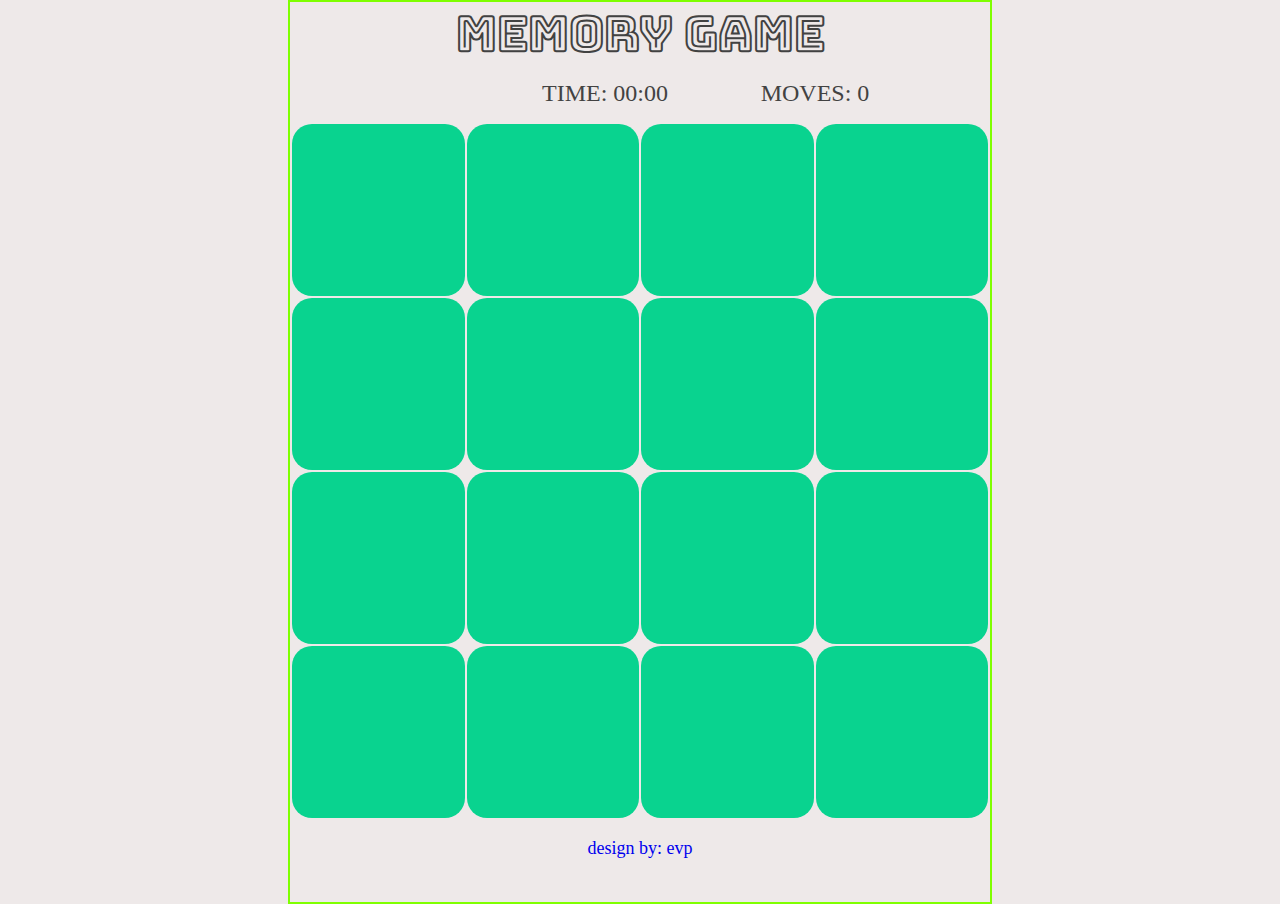
==== commit 174d1092: "removed all comments & console.log" ====
--- a/index.html
+++ b/index.html
@@ -13,12 +13,10 @@
 
 <body>
   <div class='container'>
-    <!-- <h3>CONTAINER</h3> -->
     <header class='header'>
       <h1>MEMORY GAME</h1>
     </header>
     <section class='game-stats'>
-      <!-- <h3>GAME STATS</h3> -->
       <p class='stars-group'>
         <i class='fas fa-star star1' id='star1'></i>
         <i class='fas fa-star star2' id='star2'></i>
@@ -42,7 +40,6 @@
     </section>
 
     <main class='main'>
-      <!-- <h3>MAIN</h3> -->
       <div class='game-board'>
         <table id='card-table'></table>
         <!-- EXAMPLE OF TABLE ELEMENTS -->
@@ -70,7 +67,6 @@
 
     </main>
     <footer class='footer'>
-      <!-- <h3>FOOTER</h3> -->
       <p>
         <a href='https://erikvp.github.io' target='_blank'>design by: evp</a>
       </p>
--- a/css/main.css
+++ b/css/main.css
@@ -86,8 +86,7 @@
 td {
   border-radius: 20px;
   width: 22%;
-  /* background: rgb(9, 211, 143); */
-  background-image: url("../images/nautical.jpg");
+  background: rgb(9, 211, 143);
 }
 
 img {
